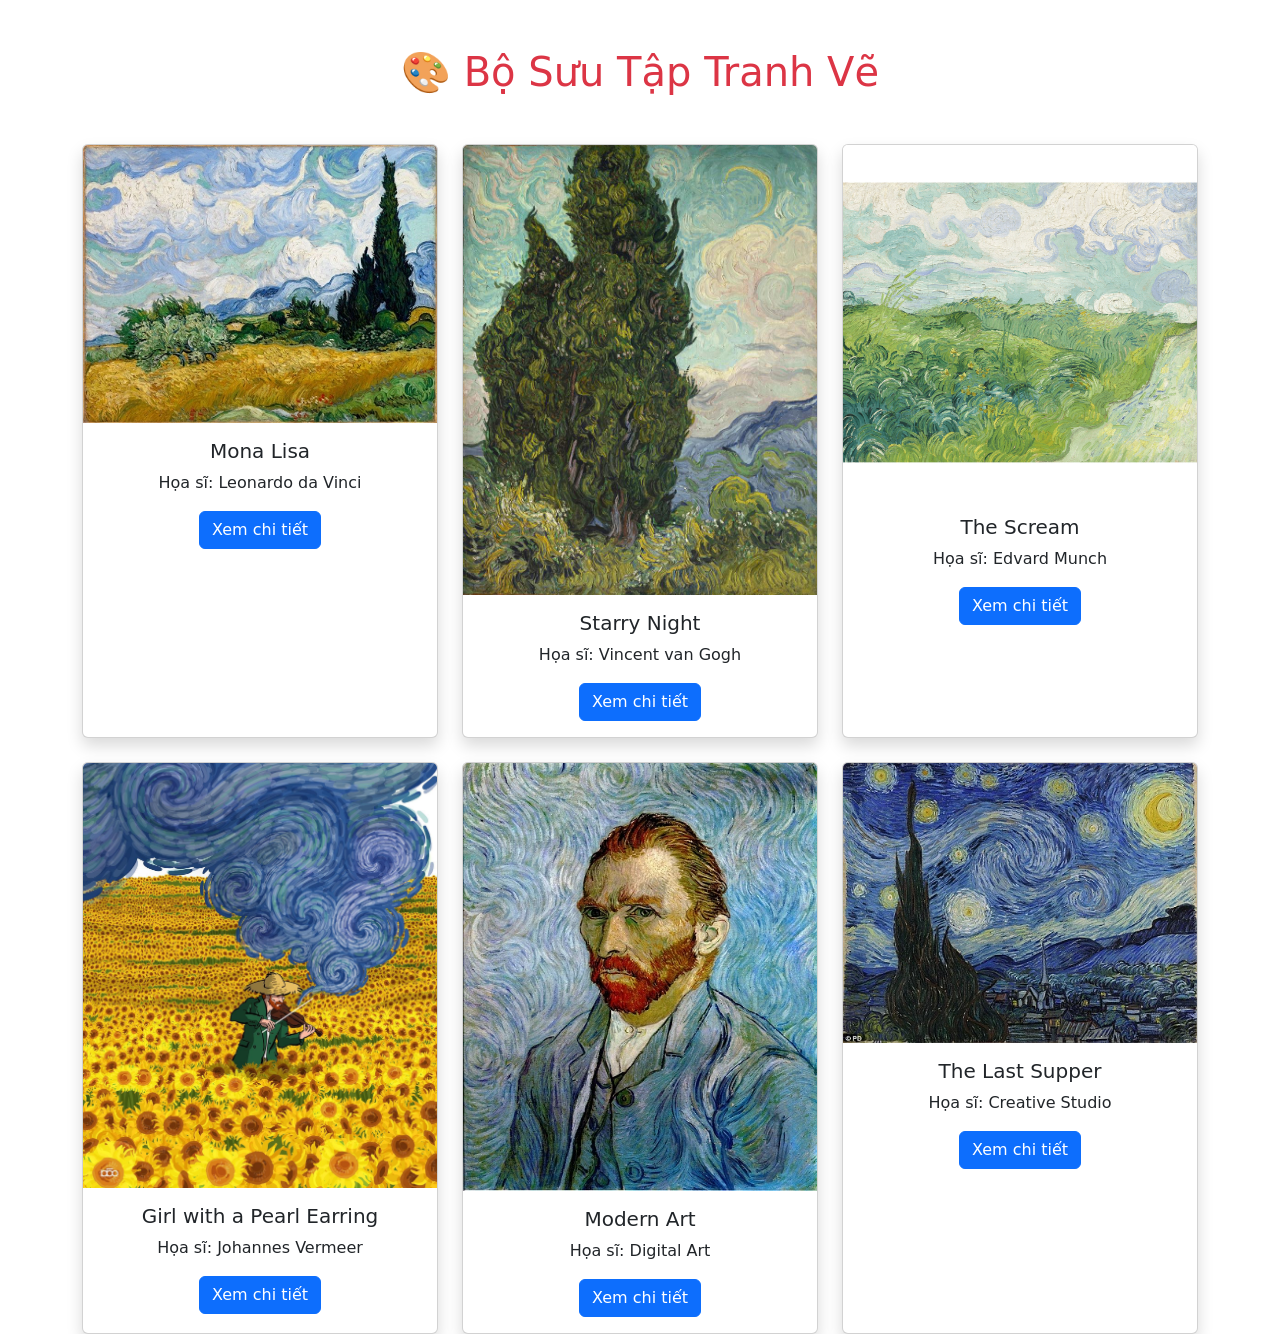
==== index.html @ 6615d293 "update" ====
<!DOCTYPE html>
<html lang="vi">
<head>
    <meta charset="UTF-8">
    <meta name="viewport" content="width=device-width, initial-scale=1.0">

    <title>Bộ sưu tập tranh vẽ</title>

    <!-- CSS -->
    <link rel="stylesheet" href="css/style6.css">

    <!-- Bootstrap -->
    <link href="https://cdn.jsdelivr.net/npm/bootstrap@5.3.8/dist/css/bootstrap.min.css" rel="stylesheet">

    <script src="https://cdn.jsdelivr.net/npm/bootstrap@5.3.8/dist/js/bootstrap.bundle.min.js"></script>
</head>

<body>

    <div class="container mt-5">

        <!-- Tiêu đề -->
        <h1 class="text-center mb-5 text-danger">
            🎨 Bộ Sưu Tập Tranh Vẽ
        </h1>

        <!-- Danh sách tranh -->
        <div 
            class="product-list row row-cols-1 row-cols-md-3 g-4"
            id="product-list">
        </div>

    </div>

<script>

    // Danh sách tranh
    const paintingList = [

        {
            id: "01",
            name: "Mona Lisa",
            artist: "Leonardo da Vinci",
            image: "assets/image/monalisa.jpg"
        },

        {
            id: "02",
            name: "Starry Night",
            artist: "Vincent van Gogh",
            image: "assets/image/starrynight.jpg"
        },

        {
            id: "03",
            name: "The Scream",
            artist: "Edvard Munch",
            image: "assets/image/thescream.jpg"
        },

        {
            id: "04",
            name: "Girl with a Pearl Earring",
            artist: "Johannes Vermeer",
            image: "assets/image/girlpearl.jpg"
        },

        {
            id: "05",
            name: "Modern Art", 
            artist: "Digital Art",
            image: "assets/image/lastsupper.jpg"
        },

        {
            id: "06",
            name: "The Last Supper",
            artist: "Creative Studio",
            image: "assets/image/sunflowers.jpg"
        }

    ];

    // Hàm thêm tranh
    function addPainting(id, name, artist, image)
    {

        // Cột Bootstrap
        const productItem = document.createElement("div");
        productItem.setAttribute("class", "col");

        // Card
        const card = document.createElement("div");
        card.setAttribute("class", "card h-100 shadow");

        // Ảnh
        const myImage = document.createElement("img");

        myImage.setAttribute("src", image);
        myImage.setAttribute("alt", name);
        myImage.setAttribute("class", "card-img-top");

        // Nội dung card
        const cardBody = document.createElement("div");
        cardBody.setAttribute("class", "card-body text-center");

        // Tên tranh
        const paintingName = document.createElement("h5");

        paintingName.setAttribute("class", "card-title");

        paintingName.textContent = name;

        // Họa sĩ
        const artistName = document.createElement("p");

        artistName.setAttribute("class", "card-text");

        artistName.textContent = "Họa sĩ: " + artist;

        // Nút chi tiết
        const detailButton = document.createElement("a");

        detailButton.textContent = "Xem chi tiết";

        detailButton.setAttribute(
            "href",
            "painting-detail.html?id=" + id
        );

        detailButton.setAttribute(
            "class",
            "btn btn-primary"
        );

        // Gắn vào card body
        cardBody.appendChild(paintingName);
        cardBody.appendChild(artistName);
        cardBody.appendChild(detailButton);

        // Gắn ảnh + body vào card
        card.appendChild(myImage);
        card.appendChild(cardBody);

        // Gắn card vào cột
        productItem.appendChild(card);

        // Hiển thị ra màn hình
        document
            .getElementById("product-list")
            .appendChild(productItem);
    }

    // Hiển thị tất cả tranh
    paintingList.forEach(function(item){

        addPainting(
            item.id,
            item.name,
            item.artist,
            item.image
        );

    });

</script>

</body>
</html>
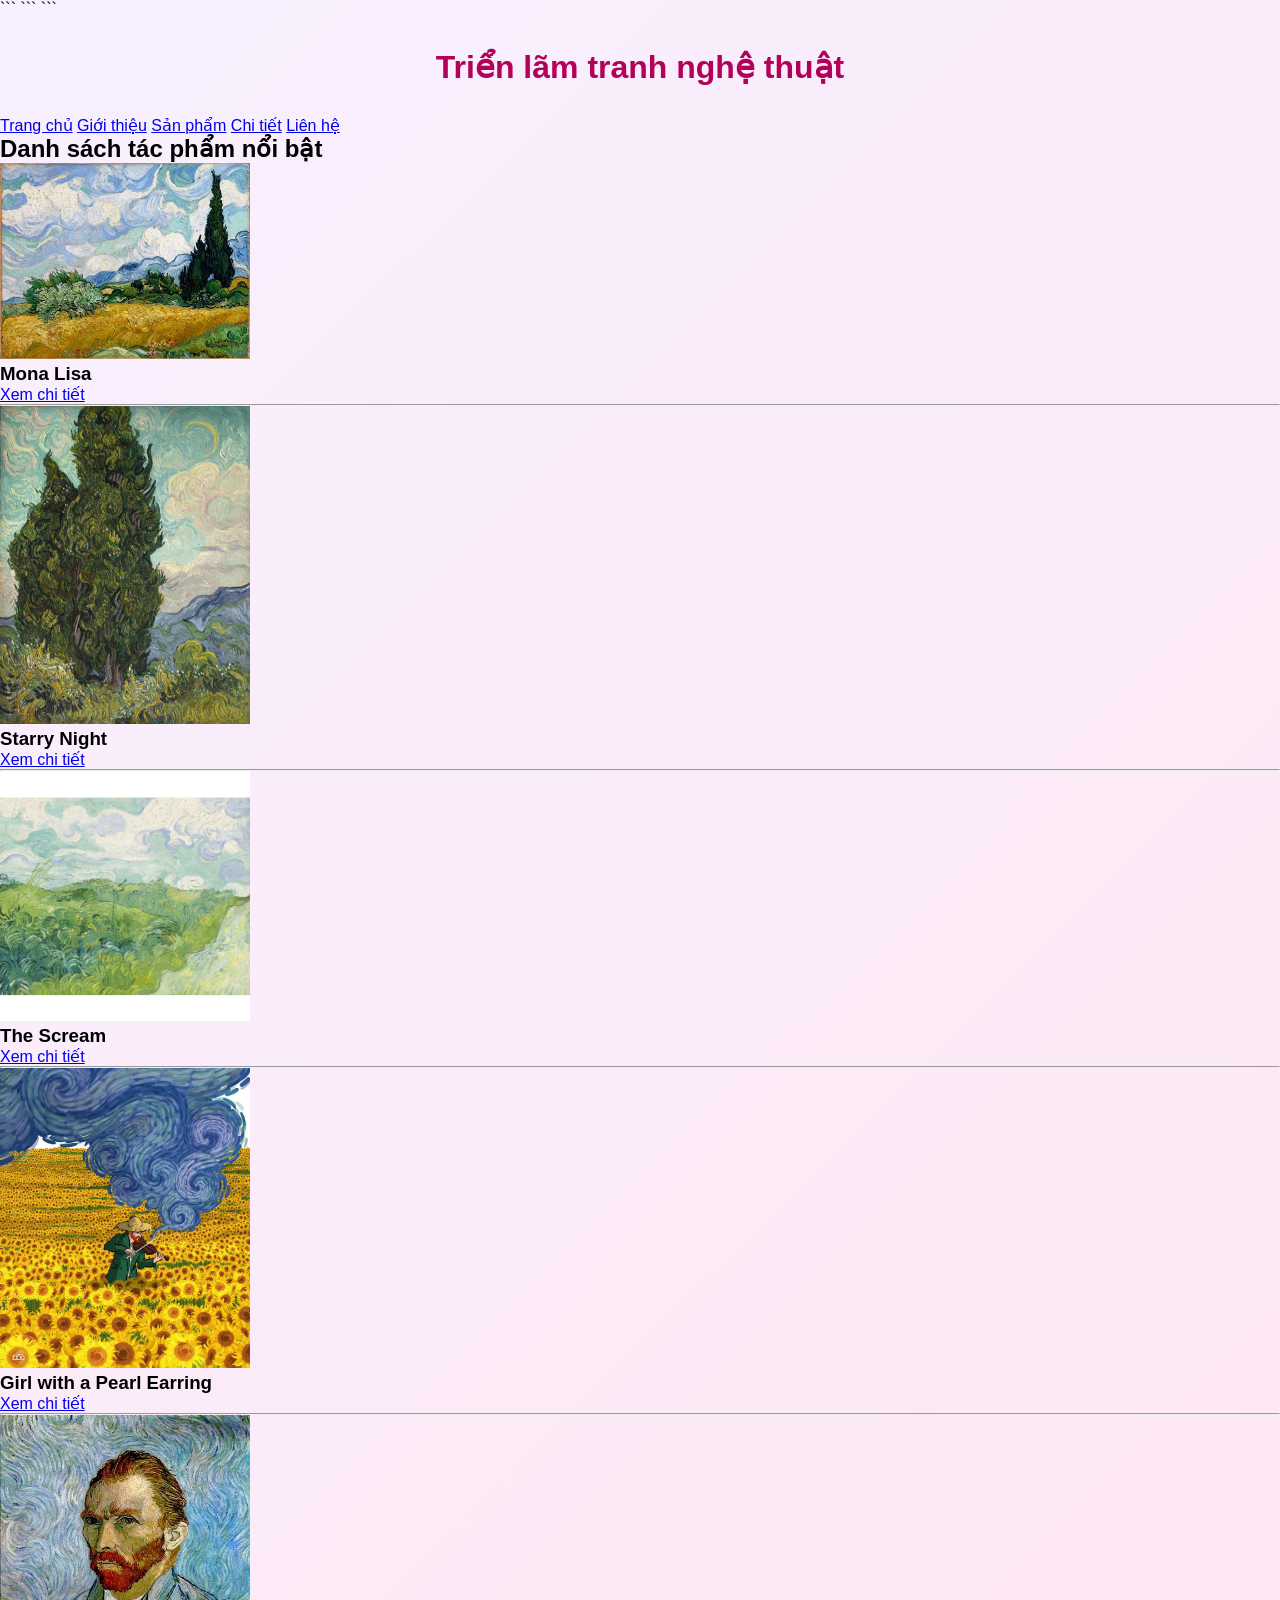
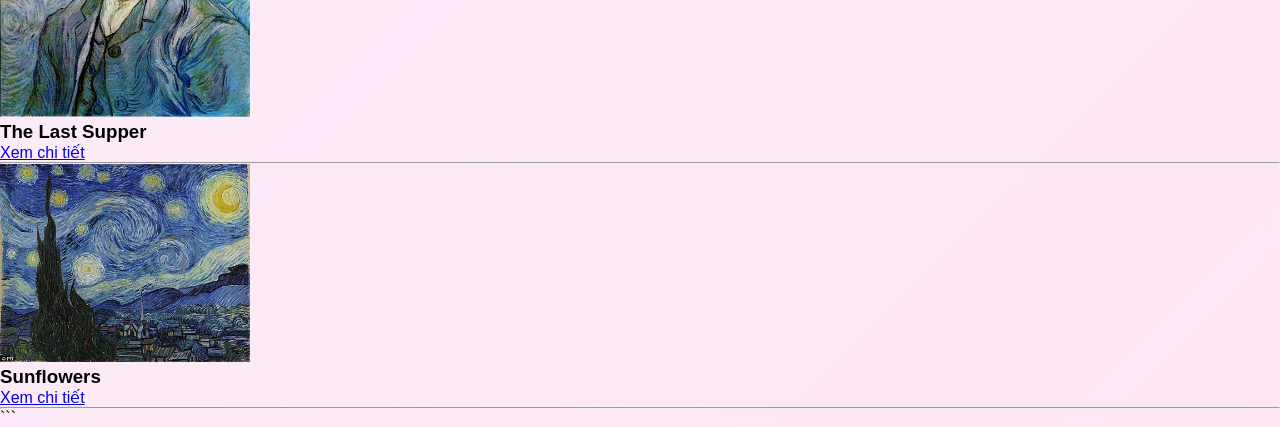
==== commit b36d088d: "capnhat" ====
--- a/index.html
+++ b/index.html
@@ -1,169 +1,39 @@
 <!DOCTYPE html>
+
 <html lang="vi">
 <head>
     <meta charset="UTF-8">
     <meta name="viewport" content="width=device-width, initial-scale=1.0">
+    <title>Triển lãm tranh nghệ thuật</title>
 
-    <title>Bộ sưu tập tranh vẽ</title>
+```
+<link rel="stylesheet" href="css/style.css">
+```
 
-    <!-- CSS -->
-    <link rel="stylesheet" href="css/style6.css">
-
-    <!-- Bootstrap -->
-    <link href="https://cdn.jsdelivr.net/npm/bootstrap@5.3.8/dist/css/bootstrap.min.css" rel="stylesheet">
-
-    <script src="https://cdn.jsdelivr.net/npm/bootstrap@5.3.8/dist/js/bootstrap.bundle.min.js"></script>
 </head>
-
 <body>
 
-    <div class="container mt-5">
+```
+<header>
+    <h1>Triển lãm tranh nghệ thuật</h1>
 
-        <!-- Tiêu đề -->
-        <h1 class="text-center mb-5 text-danger">
-            🎨 Bộ Sưu Tập Tranh Vẽ
-        </h1>
+    <nav>
+        <a href="index.html">Trang chủ</a>
+        <a href="html/gioi-thieu.html">Giới thiệu</a>
+        <a href="html/san-pham.html">Sản phẩm</a>
+        <a href="html/chi-tiet.html">Chi tiết</a>
+        <a href="html/lien-he.html">Liên hệ</a>
+    </nav>
+</header>
 
-        <!-- Danh sách tranh -->
-        <div 
-            class="product-list row row-cols-1 row-cols-md-3 g-4"
-            id="product-list">
-        </div>
+<main>
+    <h2>Danh sách tác phẩm nổi bật</h2>
 
-    </div>
+    <div id="painting-list"></div>
+</main>
 
-<script>
-
-    // Danh sách tranh
-    const paintingList = [
-
-        {
-            id: "01",
-            name: "Mona Lisa",
-            artist: "Leonardo da Vinci",
-            image: "assets/image/monalisa.jpg"
-        },
-
-        {
-            id: "02",
-            name: "Starry Night",
-            artist: "Vincent van Gogh",
-            image: "assets/image/starrynight.jpg"
-        },
-
-        {
-            id: "03",
-            name: "The Scream",
-            artist: "Edvard Munch",
-            image: "assets/image/thescream.jpg"
-        },
-
-        {
-            id: "04",
-            name: "Girl with a Pearl Earring",
-            artist: "Johannes Vermeer",
-            image: "assets/image/girlpearl.jpg"
-        },
-
-        {
-            id: "05",
-            name: "Modern Art", 
-            artist: "Digital Art",
-            image: "assets/image/lastsupper.jpg"
-        },
-
-        {
-            id: "06",
-            name: "The Last Supper",
-            artist: "Creative Studio",
-            image: "assets/image/sunflowers.jpg"
-        }
-
-    ];
-
-    // Hàm thêm tranh
-    function addPainting(id, name, artist, image)
-    {
-
-        // Cột Bootstrap
-        const productItem = document.createElement("div");
-        productItem.setAttribute("class", "col");
-
-        // Card
-        const card = document.createElement("div");
-        card.setAttribute("class", "card h-100 shadow");
-
-        // Ảnh
-        const myImage = document.createElement("img");
-
-        myImage.setAttribute("src", image);
-        myImage.setAttribute("alt", name);
-        myImage.setAttribute("class", "card-img-top");
-
-        // Nội dung card
-        const cardBody = document.createElement("div");
-        cardBody.setAttribute("class", "card-body text-center");
-
-        // Tên tranh
-        const paintingName = document.createElement("h5");
-
-        paintingName.setAttribute("class", "card-title");
-
-        paintingName.textContent = name;
-
-        // Họa sĩ
-        const artistName = document.createElement("p");
-
-        artistName.setAttribute("class", "card-text");
-
-        artistName.textContent = "Họa sĩ: " + artist;
-
-        // Nút chi tiết
-        const detailButton = document.createElement("a");
-
-        detailButton.textContent = "Xem chi tiết";
-
-        detailButton.setAttribute(
-            "href",
-            "painting-detail.html?id=" + id
-        );
-
-        detailButton.setAttribute(
-            "class",
-            "btn btn-primary"
-        );
-
-        // Gắn vào card body
-        cardBody.appendChild(paintingName);
-        cardBody.appendChild(artistName);
-        cardBody.appendChild(detailButton);
-
-        // Gắn ảnh + body vào card
-        card.appendChild(myImage);
-        card.appendChild(cardBody);
-
-        // Gắn card vào cột
-        productItem.appendChild(card);
-
-        // Hiển thị ra màn hình
-        document
-            .getElementById("product-list")
-            .appendChild(productItem);
-    }
-
-    // Hiển thị tất cả tranh
-    paintingList.forEach(function(item){
-
-        addPainting(
-            item.id,
-            item.name,
-            item.artist,
-            item.image
-        );
-
-    });
-
-</script>
+<script src="js/script.js"></script>
+```
 
 </body>
-</html>+</html>
--- a/css/style.css
+++ b/css/style.css
@@ -0,0 +1,80 @@
+*{
+    margin:0;
+    padding:0;
+    box-sizing:border-box;
+}
+
+body{
+    background:linear-gradient(
+        135deg,
+        #f8f0ff,
+        #ffe6f2
+    );
+    font-family:Arial, Helvetica, sans-serif;
+}
+
+h1{
+    color:#b30059;
+    text-align:center;
+    margin:30px 0;
+}
+
+.product-list{
+    padding:20px;
+}
+
+.product-item{
+    transition:0.4s;
+}
+
+.product-item:hover{
+    transform:translateY(-10px);
+}
+
+.product-image{
+    background:white;
+    padding:15px;
+    text-align:center;
+    border-radius:20px 20px 0 0;
+}
+
+.product-image img{
+    border-radius:15px;
+    border:4px solid #ff99cc;
+    object-fit:cover;
+}
+
+.product-info{
+    background:white;
+    padding:15px;
+    text-align:center;
+    border-radius:0 0 20px 20px;
+    box-shadow:0 6px 15px rgba(0,0,0,0.15);
+}
+
+.product-info p:first-child{
+    color:#cc0066;
+    font-size:20px;
+    font-weight:bold;
+}
+
+.btn-primary{
+    background:linear-gradient(
+        45deg,
+        #ff4da6,
+        #cc00ff
+    );
+    border:none;
+    border-radius:30px;
+    padding:10px 20px;
+    color:white;
+    text-decoration:none;
+}
+
+.btn-primary:hover{
+    background:linear-gradient(
+        45deg,
+        #cc00ff,
+        #ff4da6
+    );
+}
